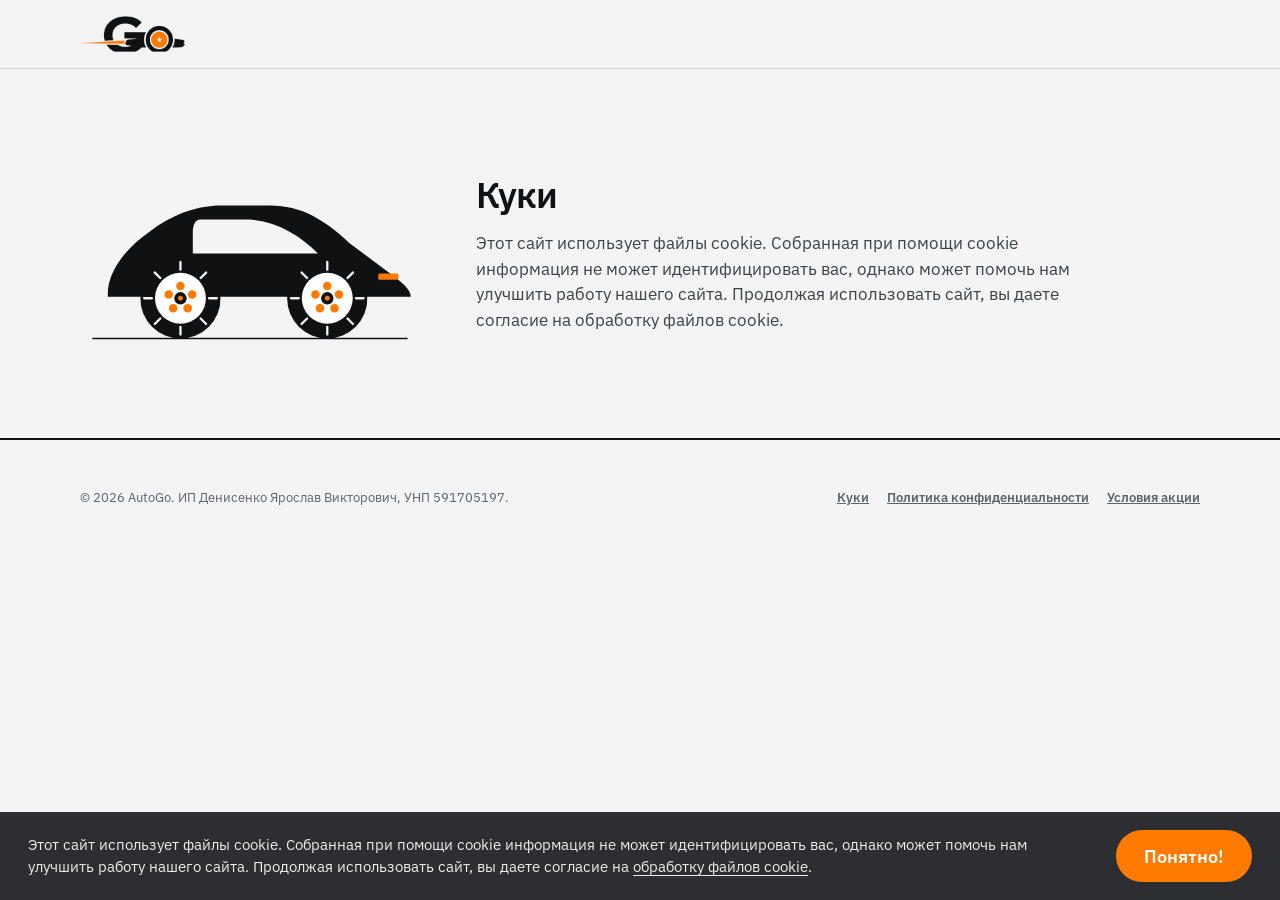
==== cookies/index.html @ ac238e0d "Add files via upload" ====
<!DOCTYPE html>
<html lang="ru">
  <head>
    <meta charset="utf-8" />
    <meta name="viewport" content="width=device-width, initial-scale=1" />
    <title>Куки — AutoGo</title>
    <meta name="description" content="Как AutoGo использует куки." />
    <meta name="robots" content="index, follow" />
    <meta name="theme-color" content="#101112" />
    <link rel="canonical" href="https://motogo.by/cookies/" />
    <link rel="icon" href="/assets/favicon.png" type="image/png" sizes="128x128" />
    <link rel="icon" href="/assets/favicon-dark.png" type="image/png" sizes="128x128" media="(prefers-color-scheme: dark)" />
    <link rel="stylesheet" href="/css/tokens.css" />
    <link rel="stylesheet" href="/css/styles.css?v=16" />
  </head>
  <body>
    <a class="skip" href="#main">К содержанию</a>
    <header class="header">
      <div class="container header__inner">
        <a class="logo" href="/" aria-label="AutoGo">
          <img class="logo__img logo__img--ink" src="/assets/logo-mark.png" alt="" width="105" height="36" />
          <img class="logo__img logo__img--light" src="/assets/logo-mark-light.png" alt="" width="105" height="36" />
        </a>
      </div>
    </header>
    <main class="section" id="main">
      <div class="container page cookie-page">
        <svg class="cookie-page__mark" viewBox="0 0 440 260" aria-hidden="true">
          <path d="M16 240h408" stroke="#101112" stroke-width="2" />
          <path
            fill="#101112"
            d="M36 182c0-22 14-52 54-80 28-22 58-32 86-34h70c40 0 70 18 102 48l56 42c16 12 24 20 24 28H36z"
          />
          <path fill="#F4F4F4" d="M156 86h62c36 2 66 20 90 44H146v-28c0-10 4-16 10-16z" />
          <rect x="386" y="156" width="26" height="8" rx="2" fill="#FF7A00" />
          <symbol id="cookie-wheel" viewBox="-52 -52 104 104">
            <circle r="52" fill="#101112" />
            <g stroke="#F4F4F4" stroke-width="3" stroke-linecap="round">
              <path d="M0 -47v10" />
              <path d="M0 -47v10" transform="rotate(45)" />
              <path d="M0 -47v10" transform="rotate(90)" />
              <path d="M0 -47v10" transform="rotate(135)" />
              <path d="M0 -47v10" transform="rotate(180)" />
              <path d="M0 -47v10" transform="rotate(225)" />
              <path d="M0 -47v10" transform="rotate(270)" />
              <path d="M0 -47v10" transform="rotate(315)" />
            </g>
            <circle r="33" fill="#fff" />
            <g fill="#FF7A00">
              <circle cy="-16" r="5.5" />
              <circle cx="15.2" cy="-4.9" r="5.5" />
              <circle cx="9.4" cy="13" r="5.5" />
              <circle cx="-9.4" cy="13" r="5.5" />
              <circle cx="-15.2" cy="-4.9" r="5.5" />
            </g>
            <circle r="8" fill="#101112" />
            <circle r="3.2" fill="#FF7A00" />
          </symbol>
          <use href="#cookie-wheel" x="78" y="136" width="104" height="104" />
          <use href="#cookie-wheel" x="268" y="136" width="104" height="104" />
        </svg>
        <div>
          <h1>Куки</h1>
          <p>
            Этот сайт использует файлы cookie. Собранная при помощи cookie информация не может
            идентифицировать вас, однако может помочь нам улучшить работу нашего сайта. Продолжая
            использовать сайт, вы даете согласие на обработку файлов cookie.
          </p>
        </div>
      </div>
    </main>
    <footer class="footer">
      <div class="container">
        <div class="footer__legal">
          <p>© <span data-year>2026</span> AutoGo. ИП Денисенко Ярослав Викторович, УНП 591705197.</p>
          <p class="footer__links">
            <a href="/cookies/">Куки</a>
            <a href="/privacy/">Политика конфиденциальности</a>
            <a href="/promo/">Условия акции</a>
          </p>
        </div>
      </div>
    </footer>
    <div class="cookie" data-cookie hidden>
      <p>
        Этот сайт использует файлы cookie. Собранная при помощи cookie информация не может
        идентифицировать вас, однако может помочь нам улучшить работу нашего сайта. Продолжая
        использовать сайт, вы даете согласие на
        <a href="/cookies/">обработку файлов cookie</a>.
      </p>
      <button class="button" type="button" data-cookie-ok>Понятно!</button>
    </div>
    <script src="/js/config.js?v=5"></script>
    <script src="/js/main.js?v=12"></script>
  </body>
</html>
---- css/tokens.css ----
/* Свотчи клиента сохранены. Подача другая: дисплейный Unbounded
   только у главного заголовка и слов «Авто» / «Мото», остальное — IBM Plex Sans. */

:root {
  --color-graphite: #101112;
  --color-block: #303234;
  --color-white: #ffffff;
  --color-gray: #a3a3a4;
  --color-accent: #ff7a00;
  --color-accent-hover: #e56e00;
  --color-canvas: #f4f4f4;
  --color-ink: #101112;
  --color-body: #3e4246;
  --color-meta: #5e6368;
  --color-line: #d5d5d2;
  --color-warning: #d64545;

  --font-sans: "IBM Plex Sans", "Segoe UI", sans-serif;
  --font-display: "Unbounded", "IBM Plex Sans", sans-serif;

  --content: 1120px;
  --header: 68px;
  --measure: 62ch;
}
---- css/styles.css ----
@import url("https://fonts.googleapis.com/css2?family=IBM+Plex+Sans:wght@400;500;600;700&family=Unbounded:wght@500;700&display=swap");

*,
*::before,
*::after {
  box-sizing: border-box;
}

html {
  scroll-behavior: smooth;
  color-scheme: light;
}

body {
  margin: 0;
  background: var(--color-canvas);
  color: var(--color-ink);
  font-family: var(--font-sans);
  font-size: 17px;
  line-height: 1.5;
  text-rendering: optimizeLegibility;
}

img {
  max-width: 100%;
  display: block;
}

button,
input,
select,
textarea {
  font: inherit;
  color: inherit;
}

a {
  color: inherit;
}

h1,
h2,
h3,
p,
ul,
ol,
figure {
  margin: 0;
}

ul,
ol {
  padding: 0;
  list-style: none;
}

::selection {
  background: #ffe2c2;
  color: var(--color-ink);
}

.skip {
  position: absolute;
  left: 16px;
  top: -48px;
  z-index: 40;
  padding: 8px 14px;
  background: var(--color-graphite);
  color: var(--color-white);
}

.skip:focus {
  top: 12px;
}

.visually-hidden {
  position: absolute;
  width: 1px;
  height: 1px;
  padding: 0;
  margin: -1px;
  overflow: hidden;
  clip: rect(0, 0, 0, 0);
  white-space: nowrap;
  border: 0;
}

.container {
  width: min(var(--content), calc(100% - 48px));
  margin-inline: auto;
}

.hero,
.section,
.footer {
  scroll-margin-top: calc(var(--header) + 8px);
}

.section {
  padding: 84px 0;
}

.section__head {
  max-width: var(--measure);
  margin-bottom: 36px;
}

.section__head p,
.lead,
.reviews p,
.faq__panel p,
.steps p,
.form__note {
  max-width: var(--measure);
  color: var(--color-body);
}

h1,
.estimate__sum {
  font-family: var(--font-display);
  font-weight: 700;
  letter-spacing: -0.045em;
  line-height: 0.94;
}

h1 {
  font-size: clamp(36px, 5.4vw, 76px);
  line-height: 0.86;
}

h2 {
  font-size: clamp(28px, 3vw, 36px);
  font-weight: 600;
  letter-spacing: -0.03em;
  line-height: 1.15;
}

.section__head h2,
.form h2 {
  margin-bottom: 10px;
}

.lead {
  margin-top: 18px;
  font-size: 18px;
}

.button {
  display: inline-flex;
  align-items: center;
  justify-content: center;
  min-height: 46px;
  padding: 0 18px;
  border: 0;
  border-radius: 999px;
  background: var(--color-accent);
  color: var(--color-white);
  font-size: 15px;
  font-weight: 600;
  text-decoration: none;
  cursor: pointer;
}

.button:hover {
  background: var(--color-accent-hover);
}

.button--block {
  width: 100%;
}

.button__short {
  display: none;
}

:focus-visible {
  outline: 2px solid var(--color-accent);
  outline-offset: 3px;
}

.header {
  position: sticky;
  top: 0;
  z-index: 20;
  background: var(--color-canvas);
  border-bottom: 1px solid var(--color-line);
}

.header.is-hero {
  background: var(--color-graphite);
  color: var(--color-white);
  border-bottom-color: transparent;
}

.header__inner {
  display: flex;
  align-items: center;
  gap: 28px;
  min-height: var(--header);
}

.logo {
  display: inline-flex;
  align-items: center;
  line-height: 0;
  text-decoration: none;
}

.logo__img {
  display: block;
  height: 36px;
  width: auto;
}

.logo__img--light {
  display: none;
}

.header.is-hero .logo__img--ink {
  display: none;
}

.header.is-hero .logo__img--light {
  display: block;
}

.logo span,
.footer__logo span {
  color: var(--color-accent);
}

.nav {
  display: flex;
  gap: 22px;
  margin-left: auto;
}

.nav a {
  font-size: 15px;
  font-weight: 500;
  text-decoration: none;
}

.nav a:hover {
  text-decoration: underline;
  text-underline-offset: 4px;
}

.nav-toggle {
  display: none;
  align-items: center;
  justify-content: center;
  width: 44px;
  height: 44px;
  padding: 0;
  border: 1px solid currentColor;
  border-radius: 999px;
  background: transparent;
  color: inherit;
  cursor: pointer;
}

.nav-toggle__icon,
.nav-toggle__icon::before,
.nav-toggle__icon::after {
  display: block;
  width: 16px;
  height: 2px;
  background: currentColor;
  border-radius: 1px;
}

.nav-toggle__icon {
  position: relative;
}

.nav-toggle__icon::before,
.nav-toggle__icon::after {
  content: "";
  position: absolute;
  left: 0;
}

.nav-toggle__icon::before {
  top: -5px;
}

.nav-toggle__icon::after {
  top: 5px;
}

.nav-toggle[aria-expanded="true"] .nav-toggle__icon {
  background: transparent;
}

.nav-toggle[aria-expanded="true"] .nav-toggle__icon::before,
.nav-toggle[aria-expanded="true"] .nav-toggle__icon::after {
  top: 0;
}

.nav-toggle[aria-expanded="true"] .nav-toggle__icon::before {
  transform: rotate(45deg);
}

.nav-toggle[aria-expanded="true"] .nav-toggle__icon::after {
  transform: rotate(-45deg);
}

.hero {
  background: var(--color-graphite);
  color: var(--color-white);
  padding: 28px 0 0;
}

.hero h1 {
  color: var(--color-white);
}

.hero h1 {
  font-size: clamp(42px, 5.6vw, 72px);
  line-height: 0.84;
}

.hero .lead {
  color: var(--color-gray);
  max-width: 34em;
}

.hero__grid {
  display: grid;
  grid-template-columns: minmax(260px, 0.78fr) minmax(0, 1.22fr);
  gap: 40px;
  align-items: stretch;
}

.hero__copy {
  min-width: 0;
}

.portrait {
  position: relative;
  display: flex;
  width: 100%;
  min-height: 520px;
  overflow: hidden;
  background: var(--color-block);
}

.portrait img {
  position: absolute;
  inset: 0;
  width: 100%;
  height: 100%;
  object-fit: cover;
  object-position: center 18%;
}

.portrait figcaption {
  position: absolute;
  inset: 0;
  z-index: 1;
  display: flex;
  flex-direction: column;
  justify-content: space-between;
  padding: 22px 22px 24px;
  color: var(--color-white);
  pointer-events: none;
}

.portrait__kicker {
  align-self: flex-start;
  max-width: 12em;
  margin: 0;
  padding-right: 16px;
  color: var(--color-accent);
  font-size: 14px;
  font-weight: 600;
  background: linear-gradient(90deg, rgba(16, 17, 18, 0.55), transparent);
}

.portrait__id {
  align-self: flex-start;
  max-width: min(16rem, 62%);
  margin-right: auto;
  padding: 10px 36px 4px 0;
  background: linear-gradient(90deg, rgba(16, 17, 18, 0.78) 0%, rgba(16, 17, 18, 0.35) 70%, transparent);
}

.portrait__name {
  margin: 0 0 6px;
  font-family: var(--font-display);
  font-size: clamp(28px, 2.4vw, 40px);
  font-weight: 700;
  letter-spacing: -0.05em;
  line-height: 0.9;
}

.portrait__bio {
  margin: 0;
  max-width: 36ch;
  color: var(--color-gray);
  font-size: 14px;
  line-height: 1.35;
}

.reel {
  margin-top: 28px;
}

.reel__track {
  display: flex;
  gap: 12px;
  overflow-x: auto;
  scroll-snap-type: x mandatory;
  scrollbar-width: none;
  -webkit-overflow-scrolling: touch;
}

.reel__track::-webkit-scrollbar {
  display: none;
}

.reel__track.is-dragging {
  scroll-snap-type: none;
  cursor: grabbing;
}

.video {
  position: relative;
  flex: 0 0 84%;
  scroll-snap-align: start;
  overflow: hidden;
  aspect-ratio: 16 / 9;
  background: var(--color-block);
  border-radius: 14px;
}

.video img,
.video iframe {
  position: absolute;
  inset: 0;
  width: 100%;
  height: 100%;
  border: 0;
  object-fit: cover;
}

.video__play {
  position: absolute;
  inset: 0;
  border: 0;
  background: transparent;
  cursor: pointer;
}

.video__play::before {
  content: "";
  position: absolute;
  inset: 0;
  width: 72px;
  height: 72px;
  margin: auto;
  border: 3px solid var(--color-accent);
  border-radius: 50%;
  background: var(--color-white);
}

.video__play::after {
  content: "";
  position: absolute;
  top: 50%;
  left: 50%;
  transform: translate(-35%, -50%);
  border-top: 9px solid transparent;
  border-bottom: 9px solid transparent;
  border-left: 14px solid var(--color-graphite);
}

.video__label,
.video__caption {
  position: absolute;
  z-index: 1;
  pointer-events: none;
}

.video__label {
  top: 14px;
  left: 16px;
  color: var(--color-gray);
  font-size: 14px;
  font-weight: 600;
}

.video__caption {
  right: 16px;
  bottom: 14px;
  left: 16px;
  color: var(--color-white);
  font-size: 15px;
  font-weight: 600;
  display: -webkit-box;
  -webkit-line-clamp: 2;
  -webkit-box-orient: vertical;
  overflow: hidden;
}

.hero__bottom {
  margin-top: 28px;
}

.phrases {
  display: grid;
  grid-template-columns: 1fr 1fr;
  border-top: 1px solid #3a3c3e;
}

.hero .phrases strong {
  color: var(--color-white);
}

.hero .phrases li span {
  color: var(--color-gray);
}

.phrases li {
  padding: 14px 18px 14px 0;
  border-bottom: 1px solid #3a3c3e;
}

.phrases li:nth-child(odd) {
  padding-right: 20px;
  border-right: 1px solid #3a3c3e;
}

.hero__sheet {
  margin-top: 56px;
  padding: 28px 0 12px;
  border-top: 12px solid var(--color-accent);
  background: var(--color-canvas);
  color: var(--color-ink);
}

.hero__sheet .form {
  margin-top: 0;
  border-top: 0;
  padding-top: 0;
}

.phrases li:nth-child(even) {
  padding-left: 20px;
}

.phrases strong {
  display: block;
  margin-bottom: 2px;
  font-size: 15px;
}

.phrases li span {
  color: var(--color-body);
  font-size: 14px;
}

.form {
  display: grid;
  margin-top: 28px;
  padding-top: 20px;
  border-top: 4px solid var(--color-accent);
}

.form__body,
.form__thanks {
  grid-area: 1 / 1;
}

.form__body {
  display: grid;
  gap: 14px;
  align-content: start;
}

.form.is-sent .form__body {
  visibility: hidden;
}

.form h2 {
  font-size: 22px;
}

.form__row {
  display: grid;
  grid-template-columns: 1fr 1fr;
  gap: 12px;
}

.field {
  display: flex;
  flex-direction: column;
  gap: 6px;
}

.field span {
  font-size: 13px;
  font-weight: 600;
}

.field input,
.field select,
.field textarea {
  width: 100%;
  min-height: 46px;
  padding: 10px 12px;
  border: 1px solid var(--color-line);
  border-radius: 0;
  background: var(--color-white);
}

.field textarea {
  min-height: 88px;
  resize: vertical;
}

.choice {
  display: grid;
  grid-template-columns: 1fr 1fr;
  gap: 8px;
}

.choice__item {
  position: relative;
  display: flex;
  align-items: center;
  justify-content: center;
  min-height: 46px;
  padding: 8px 10px;
  border: 1px solid var(--color-line);
  background: var(--color-white);
  font-size: 15px;
  font-weight: 600;
  text-align: center;
  cursor: pointer;
}

.choice__item input {
  position: absolute;
  width: 1px;
  height: 1px;
  margin: 0;
  opacity: 0;
}

.choice__item:has(input:checked) {
  border-color: var(--color-graphite);
  background: var(--color-graphite);
  color: var(--color-white);
  box-shadow: inset 4px 0 0 var(--color-accent);
}

.choice__item:has(input:focus-visible) {
  outline: 2px solid var(--color-accent);
  outline-offset: 3px;
}

.form__status:empty {
  display: none;
}

.form__status {
  margin: 0;
  padding-left: 12px;
  font-size: 15px;
  line-height: 1.4;
  white-space: pre-line;
}

.form__status[data-state="ok"] {
  border-left: 3px solid var(--color-accent);
  color: var(--color-ink);
}

.form__status[data-state="error"] {
  border-left: 3px solid var(--color-warning);
  color: #8e1f1f;
}

.form__thanks {
  display: flex;
  flex-direction: column;
  justify-content: center;
  align-items: flex-start;
  gap: 16px;
  height: 100%;
  padding: 36px 40px;
  background: var(--color-graphite);
  color: var(--color-white);
  box-shadow: inset 8px 0 0 var(--color-accent);
}

.form__thanks[hidden] {
  display: none !important;
}

.form .form__thanks h2 {
  max-width: 10ch;
  margin: 0;
  color: var(--color-white);
  font-family: var(--font-display);
  font-size: clamp(36px, 4vw, 56px);
  font-weight: 700;
  letter-spacing: -0.045em;
  line-height: 0.9;
}

.form__thanks p {
  max-width: 32ch;
  margin: 0;
  color: var(--color-gray);
  font-size: 17px;
  line-height: 1.45;
}

.form__again {
  margin-top: 8px;
  min-height: 46px;
  padding: 0 18px;
  border: 1px solid var(--color-white);
  border-radius: 999px;
  background: transparent;
  color: var(--color-white);
  font: inherit;
  font-size: 15px;
  font-weight: 600;
  cursor: pointer;
}

.form__again:hover {
  background: var(--color-white);
  color: var(--color-ink);
}

.steps {
  display: grid;
  grid-template-columns: repeat(3, 1fr);
  gap: 42px 36px;
}

.steps__item {
  position: relative;
  padding-top: 14px;
  border-top: 2px solid var(--color-graphite);
}

.steps__index {
  display: block;
  margin-bottom: 12px;
  font-family: var(--font-display);
  font-size: clamp(36px, 4vw, 56px);
  font-weight: 700;
  letter-spacing: -0.05em;
  line-height: 0.85;
}

.steps__item h3 {
  margin-bottom: 6px;
  font-size: 20px;
  font-weight: 600;
  letter-spacing: -0.02em;
}

.steps__item:nth-child(1)::after,
.steps__item:nth-child(2)::after,
.steps__item:nth-child(4)::after,
.steps__item:nth-child(5)::after {
  content: "";
  position: absolute;
  top: 36px;
  right: -24px;
  width: 8px;
  height: 8px;
  border-top: 2px solid var(--color-accent);
  border-right: 2px solid var(--color-accent);
  transform: rotate(45deg);
}

.estimate {
  display: grid;
  grid-template-columns: auto minmax(0, 1fr);
  gap: 20px 48px;
  align-items: end;
  background: var(--color-graphite);
  color: var(--color-white);
  border-radius: 18px;
  padding: 32px 36px 28px;
}

.estimate__price {
  display: flex;
  flex-direction: column;
  align-items: flex-start;
  gap: 14px;
}

.estimate__label {
  margin: 0;
  color: var(--color-white);
  font-family: var(--font-display);
  font-size: clamp(16px, 1.6vw, 20px);
  font-weight: 500;
  letter-spacing: -0.03em;
  line-height: 1.1;
}

.estimate__sum {
  margin: 0;
  color: var(--color-accent);
  font-size: clamp(72px, 8vw, 112px);
  line-height: 0.78;
  white-space: nowrap;
}

.estimate__sum span {
  font-size: 0.34em;
  letter-spacing: -0.03em;
}

.estimate__title {
  margin: 0 0 12px;
  max-width: 16em;
  font-size: clamp(22px, 2.4vw, 32px);
  font-weight: 600;
  letter-spacing: -0.03em;
  line-height: 1.15;
}

.estimate__note {
  margin: 0;
  max-width: 36em;
  color: var(--color-gray);
  font-size: 14px;
  line-height: 1.45;
}

.reviews {
  display: grid;
  grid-template-columns: repeat(3, 1fr);
}

.reviews article {
  padding-right: 28px;
}

.reviews article + article {
  padding-left: 28px;
  border-left: 1px solid var(--color-line);
}

.reviews h3 {
  margin-bottom: 8px;
  font-size: 22px;
  font-weight: 600;
  letter-spacing: -0.02em;
}

.press__logo {
  width: 32px;
  height: 32px;
  border-radius: 8px;
  object-fit: cover;
  display: block;
}

.press__lead {
  display: flex;
  gap: 16px;
  align-items: flex-start;
  background: var(--color-graphite);
  color: var(--color-white);
  border-radius: 18px;
  padding: 28px 32px 26px;
}

.press__lead .press__source {
  margin: 0 0 10px;
  color: var(--color-accent);
  font-weight: 600;
}

.press__lead h3 {
  margin: 0 0 10px;
  font-size: clamp(28px, 3.2vw, 44px);
  font-weight: 600;
  letter-spacing: -0.03em;
  line-height: 1.1;
}

.press__lead p:last-child {
  margin: 0;
  max-width: 36em;
  color: var(--color-gray);
}

.press__list {
  margin-top: 8px;
}

.press__list a {
  display: grid;
  grid-template-columns: 32px 11rem 1fr;
  gap: 8px 20px;
  align-items: start;
  padding: 22px 0;
  border-bottom: 1px solid var(--color-line);
  color: inherit;
  text-decoration: none;
}

.press__list a:hover h3 {
  text-decoration: underline;
  text-underline-offset: 3px;
}

.press__meta {
  display: flex;
  flex-direction: column;
  gap: 4px;
  padding-top: 3px;
}

.press__list .press__source {
  font-weight: 600;
}

.press__list time {
  color: var(--color-meta);
  font-size: 14px;
}

.press__list h3 {
  margin: 0;
  max-width: 62ch;
  font-size: 20px;
  font-weight: 600;
  letter-spacing: -0.02em;
  line-height: 1.3;
}

.faq {
  max-width: 760px;
  border-top: 1px solid var(--color-line);
}

.faq__item {
  border-bottom: 1px solid var(--color-line);
}

.faq__heading {
  font-size: inherit;
  font-weight: inherit;
}

.faq__button {
  display: flex;
  align-items: center;
  justify-content: space-between;
  gap: 16px;
  width: 100%;
  padding: 18px 0;
  border: 0;
  background: transparent;
  text-align: left;
  font-size: 18px;
  font-weight: 600;
  cursor: pointer;
}

.faq__icon {
  position: relative;
  flex: 0 0 auto;
  width: 14px;
  height: 14px;
}

.faq__icon::before,
.faq__icon::after {
  content: "";
  position: absolute;
  background: var(--color-ink);
}

.faq__icon::before {
  top: 6px;
  left: 0;
  width: 14px;
  height: 2px;
}

.faq__icon::after {
  top: 0;
  left: 6px;
  width: 2px;
  height: 14px;
}

.faq__button[aria-expanded="true"] .faq__icon::after {
  display: none;
}

.faq__panel {
  padding: 0 0 18px;
}

.footer {
  padding: 48px 0 28px;
  border-top: 2px solid var(--color-graphite);
}

.footer__grid {
  display: grid;
  grid-template-columns: minmax(0, 1fr) minmax(280px, 360px);
  gap: 40px 72px;
  align-items: start;
}

.footer__identity {
  display: flex;
  flex-direction: column;
  gap: 40px;
  min-width: 0;
}

.footer__aside {
  display: flex;
  align-items: flex-end;
  justify-content: flex-start;
  gap: 28px 64px;
}

.footer__label {
  margin-bottom: 10px;
  color: var(--color-meta);
  font-size: 14px;
  font-weight: 600;
}

.footer__logo {
  margin: 0 0 6px;
  font-size: 28px;
  font-weight: 700;
  letter-spacing: -0.045em;
  line-height: 1;
}

.footer .form {
  margin-top: 0;
  padding-top: 0;
  border-top: 0;
}

.contacts__name {
  margin: 0;
  font-size: clamp(28px, 3.4vw, 40px);
  font-weight: 600;
  letter-spacing: -0.035em;
  line-height: 1.05;
}

.contacts__meta {
  display: flex;
  flex-wrap: wrap;
  gap: 6px 16px;
  margin: 12px 0 0;
  color: var(--color-meta);
  font-size: 14px;
}

.contacts__line {
  margin: 16px 0 0;
}

.contacts a {
  font-weight: 600;
}

.contacts__label {
  display: block;
  color: var(--color-meta);
  font-size: 13px;
}

.socials__list {
  display: grid;
  gap: 2px;
}

.socials__list li {
  display: flex;
  align-items: center;
  min-height: 44px;
}

.socials__list a,
.socials__list li {
  font-size: clamp(20px, 2vw, 26px);
  font-weight: 600;
  letter-spacing: -0.03em;
  line-height: 1.15;
}

.socials__list a {
  display: inline-flex;
  align-items: center;
  min-height: 44px;
  color: inherit;
  text-decoration: none;
}

.socials__list a:hover {
  color: var(--color-accent);
}

.footer__legal {
  display: flex;
  align-items: baseline;
  justify-content: space-between;
  gap: 12px 28px;
  color: var(--color-meta);
  font-size: 13px;
}

.footer__grid + .container .footer__legal {
  margin-top: 36px;
  padding-top: 18px;
  border-top: 1px solid var(--color-line);
}

.footer__legal p {
  max-width: 62ch;
}

.footer__links {
  display: flex;
  flex-wrap: wrap;
  gap: 8px 18px;
  flex-shrink: 0;
}

.footer__links a {
  color: inherit;
  font-weight: 600;
}

body:has(.cookie:not([hidden])) {
  padding-bottom: 108px;
}

.cookie-page {
  display: grid;
  grid-template-columns: minmax(200px, 340px) minmax(0, 1fr);
  gap: 28px 56px;
  align-items: center;
}

.cookie-page__mark {
  width: 100%;
  height: auto;
}

.page h1 {
  margin-bottom: 16px;
  font-family: var(--font-sans);
  font-size: clamp(28px, 3vw, 36px);
  font-weight: 600;
  letter-spacing: -0.03em;
  line-height: 1.15;
}

.page p {
  max-width: var(--measure);
  color: var(--color-body);
}

.cookie {
  position: fixed;
  z-index: 30;
  right: 0;
  bottom: 0;
  left: 0;
  display: flex;
  align-items: center;
  gap: 28px;
  padding: 18px 28px;
  background: #2c2e32;
  color: #ececec;
}

.cookie[hidden] {
  display: none !important;
}

.promo {
  position: fixed;
  z-index: 25;
  inset: 0;
  display: grid;
  place-items: center;
  padding: 24px 16px 128px;
  background: rgba(16, 17, 18, 0.46);
}

.promo[hidden] {
  display: none !important;
}

.promo__sheet {
  position: relative;
  display: grid;
  grid-template-columns: minmax(240px, 42%) minmax(0, 1fr);
  width: min(920px, 100%);
  max-height: min(560px, calc(100vh - 150px));
  overflow: hidden;
  background: var(--color-white);
  color: var(--color-ink);
}

.promo__photo {
  display: block;
  width: 100%;
  height: 100%;
  min-height: 480px;
  object-fit: cover;
  object-position: 28% center;
}

.promo__copy {
  position: relative;
  overflow: auto;
  padding: 52px 32px 28px;
}

.promo__close {
  position: absolute;
  z-index: 1;
  top: 18px;
  right: 24px;
  padding: 0;
  border: 0;
  background: transparent;
  color: var(--color-meta);
  font: inherit;
  font-size: 15px;
  font-weight: 600;
  cursor: pointer;
}

.promo__sheet h2 {
  max-width: 12ch;
  margin: 0 0 18px;
  color: var(--color-ink);
  font-family: var(--font-display);
  font-size: clamp(30px, 3.4vw, 44px);
  font-weight: 700;
  letter-spacing: -0.045em;
  line-height: 0.9;
}

.promo__sheet p {
  max-width: 36ch;
  margin: 0 0 12px;
  color: var(--color-body);
  font-size: 15px;
  line-height: 1.45;
}

.promo__sheet .promo__lead {
  color: var(--color-ink);
  font-size: 18px;
  font-weight: 600;
  letter-spacing: -0.02em;
  line-height: 1.3;
}

.promo__actions {
  display: flex;
  flex-wrap: wrap;
  align-items: center;
  gap: 14px 22px;
  margin-top: 22px;
}

.promo__actions a:not(.button) {
  color: var(--color-ink);
  font-weight: 600;
  text-underline-offset: 3px;
}

.promo-pin {
  position: fixed;
  z-index: 28;
  right: 20px;
  bottom: 20px;
  width: 68px;
  height: 68px;
  padding: 0;
  border: 3px solid var(--color-accent);
  border-radius: 50%;
  background: var(--color-graphite);
  color: var(--color-white);
  font: inherit;
  font-size: 13px;
  font-weight: 600;
  letter-spacing: -0.02em;
  line-height: 1.1;
  cursor: pointer;
  box-shadow: 0 0 0 0 rgba(255, 122, 0, 0.55);
  animation: promo-glow 1.8s ease-out infinite;
}

.promo-pin::before,
.promo-pin::after {
  content: "";
  position: absolute;
  z-index: -1;
  inset: -3px;
  border: 3px solid var(--color-accent);
  border-radius: 50%;
  animation: promo-ping 1.8s ease-out infinite;
}

.promo-pin::after {
  animation-delay: 0.9s;
}

@keyframes promo-ping {
  0% {
    transform: scale(1);
    opacity: 0.9;
  }

  70%,
  100% {
    transform: scale(1.85);
    opacity: 0;
  }
}

@keyframes promo-glow {
  0%,
  100% {
    box-shadow: 0 0 0 0 rgba(255, 122, 0, 0.45);
  }

  50% {
    box-shadow: 0 0 0 10px rgba(255, 122, 0, 0);
  }
}

.promo-pin[hidden] {
  display: none !important;
}

.promo-pin:hover {
  background: var(--color-block);
}

body:has(.cookie:not([hidden])) .promo-pin {
  bottom: 124px;
}

@media (max-width: 720px) {
  .promo__sheet {
    grid-template-columns: 1fr;
    max-height: calc(100vh - 120px);
    overflow: auto;
  }

  .promo__photo {
    height: 210px;
    min-height: 0;
  }

  .promo__copy {
    padding: 48px 20px 22px;
  }

  .promo__sheet h2 {
    max-width: 14ch;
  }
}

.terms {
  max-width: var(--measure);
  margin: 8px 0 0;
  padding: 0;
  list-style: none;
  counter-reset: term;
}

.terms li {
  padding: 20px 0;
  border-top: 1px solid var(--color-line);
  counter-increment: term;
}

.terms h2 {
  margin: 0 0 8px;
  font-size: 18px;
  font-weight: 600;
  letter-spacing: -0.02em;
  line-height: 1.3;
}

.terms h2::before {
  content: counter(term) ". ";
}

.terms p {
  margin: 0;
}

.cookie p {
  flex: 1;
  margin: 0;
  font-size: 15px;
  line-height: 1.45;
}

.cookie a {
  color: inherit;
  text-underline-offset: 3px;
}

.cookie .button {
  flex-shrink: 0;
  min-height: 52px;
  padding: 0 28px;
  font-size: 18px;
}

.figure {
  color: var(--color-accent);
  font-weight: 700;
  font-variant-numeric: tabular-nums;
  letter-spacing: -0.03em;
}

@media (min-width: 981px) {
  .hero__grid.container {
    width: 100%;
    padding-left: 0;
    padding-right: max(28px, calc((100vw - var(--content)) / 2));
    grid-template-columns: minmax(240px, 32vw) minmax(0, 1fr);
  }

  .header.is-hero .nav.is-open,
  .header.is-hero .nav {
    background: transparent;
  }

  .hero h1 {
    width: calc(100% + max(0px, (100vw - var(--content)) / 2 - 36px));
    max-width: none;
  }
}

@media (max-width: 980px) {
  .nav-toggle {
    display: inline-flex;
  }

  .header__cta {
    margin-left: auto;
  }

  .header__cta .button__full {
    display: none;
  }

  .header__cta .button__short {
    display: inline;
  }

  .nav {
    display: none;
    position: absolute;
    top: var(--header);
    right: 0;
    left: 0;
    flex-direction: column;
    gap: 0;
    margin: 0;
    padding: 8px 24px 16px;
    background: var(--color-canvas);
    color: var(--color-ink);
    border-bottom: 1px solid var(--color-line);
  }

  .header.is-hero .nav {
    background: var(--color-graphite);
    color: var(--color-white);
    border-bottom-color: #3a3c3e;
  }

  .nav.is-open {
    display: flex;
  }

  .nav a {
    padding: 12px 0;
  }

  .hero__grid,
  .reviews,
  .footer__grid,
  .steps,
  .phrases,
  .form__row {
    grid-template-columns: 1fr;
  }

  .footer__grid {
    gap: 36px;
  }

  .phrases li:nth-child(odd),
  .phrases li:nth-child(even) {
    padding-right: 0;
    padding-left: 0;
    border-right: 0;
  }

  .reviews article + article {
    padding-left: 0;
    border-left: 0;
    padding-top: 28px;
    border-top: 1px solid var(--color-line);
  }

  .reviews article {
    padding-right: 0;
  }

  .portrait {
    aspect-ratio: 4 / 3;
    min-height: 0;
  }

  .hero h1 {
    font-size: clamp(32px, 8.4vw, 52px);
    width: auto;
    max-width: 100%;
  }

  .steps__item::after {
    display: none;
  }

  .press__list a {
    grid-template-columns: 32px 1fr;
    gap: 4px 12px;
  }

  .press__list .press__logo {
    grid-row: 1 / span 2;
  }

  .press__list h3 {
    grid-column: 2;
  }
}

@media (max-width: 640px) {
  .container {
    width: min(var(--content), calc(100% - 32px));
  }

  .section {
    padding: 56px 0;
  }

  .estimate {
    grid-template-columns: 1fr;
    gap: 18px;
    padding: 24px 20px 22px;
    border-radius: 14px;
  }

  .form__thanks {
    padding: 28px 22px;
  }

  .cookie {
    flex-direction: column;
    align-items: stretch;
    gap: 14px;
    padding: 16px;
  }

  .cookie .button {
    align-self: flex-end;
  }

  .hero {
    padding-top: 16px;
  }

  .logo__img {
    height: 28px;
  }

  .footer {
    padding: 36px 0 24px;
  }

  .footer__identity {
    gap: 28px;
  }

  .footer__aside {
    align-items: flex-start;
    flex-direction: column;
    gap: 22px;
  }

  .contacts__name {
    font-size: clamp(26px, 8vw, 32px);
  }

  .footer__logo {
    margin-bottom: 0;
    font-size: 26px;
  }

  .footer .form {
    max-width: none;
  }

  .footer__legal {
    flex-direction: column;
    align-items: flex-start;
  }

  .footer__links a {
    display: inline-flex;
    align-items: center;
    min-height: 44px;
  }

  .cookie-page {
    grid-template-columns: 1fr;
    gap: 8px;
  }

  .cookie-page__mark {
    max-width: 280px;
  }

  body:has(.cookie:not([hidden])) {
    padding-bottom: 240px;
  }

  body:has(.cookie:not([hidden])) .promo-pin {
    bottom: 228px;
  }
}

@media (prefers-reduced-motion: no-preference) {
  .hero h1 {
    animation: rise 0.7s ease both;
  }
}

@keyframes rise {
  from {
    opacity: 0;
    transform: translateY(14px);
  }

  to {
    opacity: 1;
    transform: none;
  }
}

@media (prefers-reduced-motion: reduce) {
  html {
    scroll-behavior: auto;
  }

  *,
  *::before,
  *::after {
    animation: none !important;
    transition: none !important;
  }
}
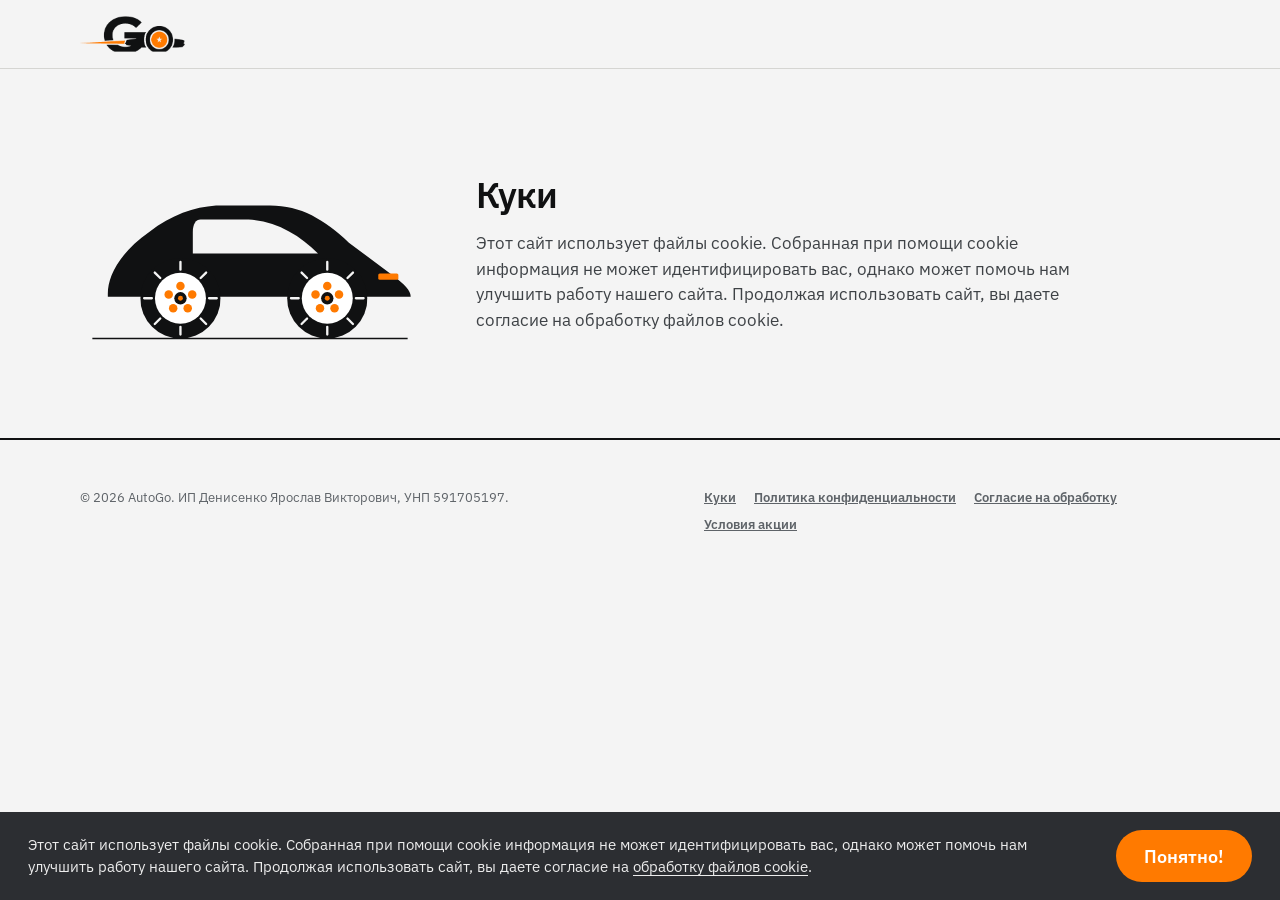
==== commit 7f3af386: "Add files via upload" ====
--- a/cookies/index.html
+++ b/cookies/index.html
@@ -7,19 +7,19 @@
     <meta name="description" content="Как AutoGo использует куки." />
     <meta name="robots" content="index, follow" />
     <meta name="theme-color" content="#101112" />
-    <link rel="canonical" href="https://motogo.by/cookies/" />
-    <link rel="icon" href="/assets/favicon.png" type="image/png" sizes="128x128" />
-    <link rel="icon" href="/assets/favicon-dark.png" type="image/png" sizes="128x128" media="(prefers-color-scheme: dark)" />
-    <link rel="stylesheet" href="/css/tokens.css" />
-    <link rel="stylesheet" href="/css/styles.css?v=16" />
+    <link rel="canonical" href="https://autogo.by/cookies/" />
+    <link rel="icon" href="../assets/favicon.png" type="image/png" sizes="128x128" />
+    <link rel="icon" href="../assets/favicon-dark.png" type="image/png" sizes="128x128" media="(prefers-color-scheme: dark)" />
+    <link rel="stylesheet" href="../css/tokens.css" />
+    <link rel="stylesheet" href="../css/styles.css?v=16" />
   </head>
   <body>
     <a class="skip" href="#main">К содержанию</a>
     <header class="header">
       <div class="container header__inner">
-        <a class="logo" href="/" aria-label="AutoGo">
-          <img class="logo__img logo__img--ink" src="/assets/logo-mark.png" alt="" width="105" height="36" />
-          <img class="logo__img logo__img--light" src="/assets/logo-mark-light.png" alt="" width="105" height="36" />
+        <a class="logo" href="../" aria-label="AutoGo">
+          <img class="logo__img logo__img--ink" src="../assets/logo-mark.png" alt="" width="105" height="36" />
+          <img class="logo__img logo__img--light" src="../assets/logo-mark-light.png" alt="" width="105" height="36" />
         </a>
       </div>
     </header>
@@ -74,9 +74,10 @@
         <div class="footer__legal">
           <p>© <span data-year>2026</span> AutoGo. ИП Денисенко Ярослав Викторович, УНП 591705197.</p>
           <p class="footer__links">
-            <a href="/cookies/">Куки</a>
-            <a href="/privacy/">Политика конфиденциальности</a>
-            <a href="/promo/">Условия акции</a>
+            <a href="../cookies/">Куки</a>
+            <a href="../privacy/">Политика конфиденциальности</a>
+            <a href="../consent/">Согласие на обработку</a>
+            <a href="../promo/">Условия акции</a>
           </p>
         </div>
       </div>
@@ -86,11 +87,11 @@
         Этот сайт использует файлы cookie. Собранная при помощи cookie информация не может
         идентифицировать вас, однако может помочь нам улучшить работу нашего сайта. Продолжая
         использовать сайт, вы даете согласие на
-        <a href="/cookies/">обработку файлов cookie</a>.
+        <a href="../cookies/">обработку файлов cookie</a>.
       </p>
       <button class="button" type="button" data-cookie-ok>Понятно!</button>
     </div>
-    <script src="/js/config.js?v=5"></script>
-    <script src="/js/main.js?v=12"></script>
+    <script src="../js/config.js?v=5"></script>
+    <script src="../js/main.js?v=12"></script>
   </body>
 </html>
--- a/css/styles.css
+++ b/css/styles.css
@@ -585,6 +585,10 @@
 
 .form h2 {
   font-size: 22px;
+}
+
+.hero__sheet .form h2 {
+  font-size: clamp(28px, 3vw, 36px);
 }
 
 .form__row {
@@ -1058,10 +1062,10 @@
 
 .contacts__name {
   margin: 0;
-  font-size: clamp(28px, 3.4vw, 40px);
-  font-weight: 600;
-  letter-spacing: -0.035em;
-  line-height: 1.05;
+  font-size: 18px;
+  font-weight: 600;
+  letter-spacing: -0.02em;
+  line-height: 1.25;
 }
 
 .contacts__meta {
@@ -1089,18 +1093,19 @@
 
 .socials__list {
   display: grid;
-  gap: 2px;
+  gap: 4px;
 }
 
 .socials__list li {
   display: flex;
   align-items: center;
-  min-height: 44px;
+  gap: 12px;
+  min-height: 40px;
 }
 
 .socials__list a,
 .socials__list li {
-  font-size: clamp(20px, 2vw, 26px);
+  font-size: 22px;
   font-weight: 600;
   letter-spacing: -0.03em;
   line-height: 1.15;
@@ -1109,9 +1114,16 @@
 .socials__list a {
   display: inline-flex;
   align-items: center;
-  min-height: 44px;
+  gap: 12px;
+  min-height: 40px;
   color: inherit;
   text-decoration: none;
+}
+
+.socials__mark {
+  width: 28px;
+  height: 28px;
+  flex: none;
 }
 
 .socials__list a:hover {
@@ -1177,6 +1189,78 @@
 .page p {
   max-width: var(--measure);
   color: var(--color-body);
+}
+
+.policy {
+  max-width: 72ch;
+}
+
+.policy__who {
+  margin: 0 0 28px;
+  color: var(--color-ink);
+  font-size: 18px;
+  font-weight: 600;
+  letter-spacing: -0.02em;
+}
+
+.policy h2 {
+  margin: 40px 0 14px;
+  font-size: 22px;
+  font-weight: 600;
+  letter-spacing: -0.03em;
+  line-height: 1.25;
+}
+
+.policy p,
+.policy li {
+  color: var(--color-body);
+  line-height: 1.5;
+}
+
+.policy p {
+  max-width: none;
+  margin: 0 0 14px;
+}
+
+.policy ul,
+.policy ol {
+  margin: 0 0 16px;
+  padding-left: 1.35em;
+}
+
+.policy ul {
+  list-style: disc;
+}
+
+.policy ol {
+  list-style: decimal;
+}
+
+.policy li + li {
+  margin-top: 8px;
+}
+
+.policy ol {
+  margin: 0;
+  padding-left: 1.3em;
+}
+
+.policy ol > li {
+  margin-top: 18px;
+}
+
+.policy ol > li > p {
+  margin: 0 0 10px;
+}
+
+.form__consent {
+  margin: 0;
+  font-size: 14px;
+  line-height: 1.45;
+}
+
+.form__consent a {
+  color: var(--color-ink);
 }
 
 .cookie {
@@ -1216,10 +1300,14 @@
   display: grid;
   grid-template-columns: minmax(240px, 42%) minmax(0, 1fr);
   width: min(920px, 100%);
-  max-height: min(560px, calc(100vh - 150px));
+  max-height: min(640px, calc(100vh - 120px));
   overflow: hidden;
   background: var(--color-white);
   color: var(--color-ink);
+}
+
+.promo__sheet:focus {
+  outline: none;
 }
 
 .promo__photo {
@@ -1253,14 +1341,15 @@
 }
 
 .promo__sheet h2 {
-  max-width: 12ch;
-  margin: 0 0 18px;
+  max-width: 14ch;
+  margin: 0 0 16px;
+  padding-right: 64px;
   color: var(--color-ink);
   font-family: var(--font-display);
-  font-size: clamp(30px, 3.4vw, 44px);
+  font-size: clamp(28px, 3vw, 40px);
   font-weight: 700;
   letter-spacing: -0.045em;
-  line-height: 0.9;
+  line-height: 0.92;
 }
 
 .promo__sheet p {
@@ -1374,16 +1463,26 @@
   }
 
   .promo__photo {
-    height: 210px;
+    height: 150px;
     min-height: 0;
   }
 
   .promo__copy {
-    padding: 48px 20px 22px;
+    padding: 44px 20px 18px;
   }
 
   .promo__sheet h2 {
-    max-width: 14ch;
+    max-width: 16ch;
+    margin-bottom: 10px;
+    padding-right: 72px;
+  }
+
+  .promo__sheet p {
+    margin-bottom: 8px;
+  }
+
+  .promo__actions {
+    margin-top: 14px;
   }
 }
 
@@ -1621,10 +1720,6 @@
     gap: 22px;
   }
 
-  .contacts__name {
-    font-size: clamp(26px, 8vw, 32px);
-  }
-
   .footer__logo {
     margin-bottom: 0;
     font-size: 26px;
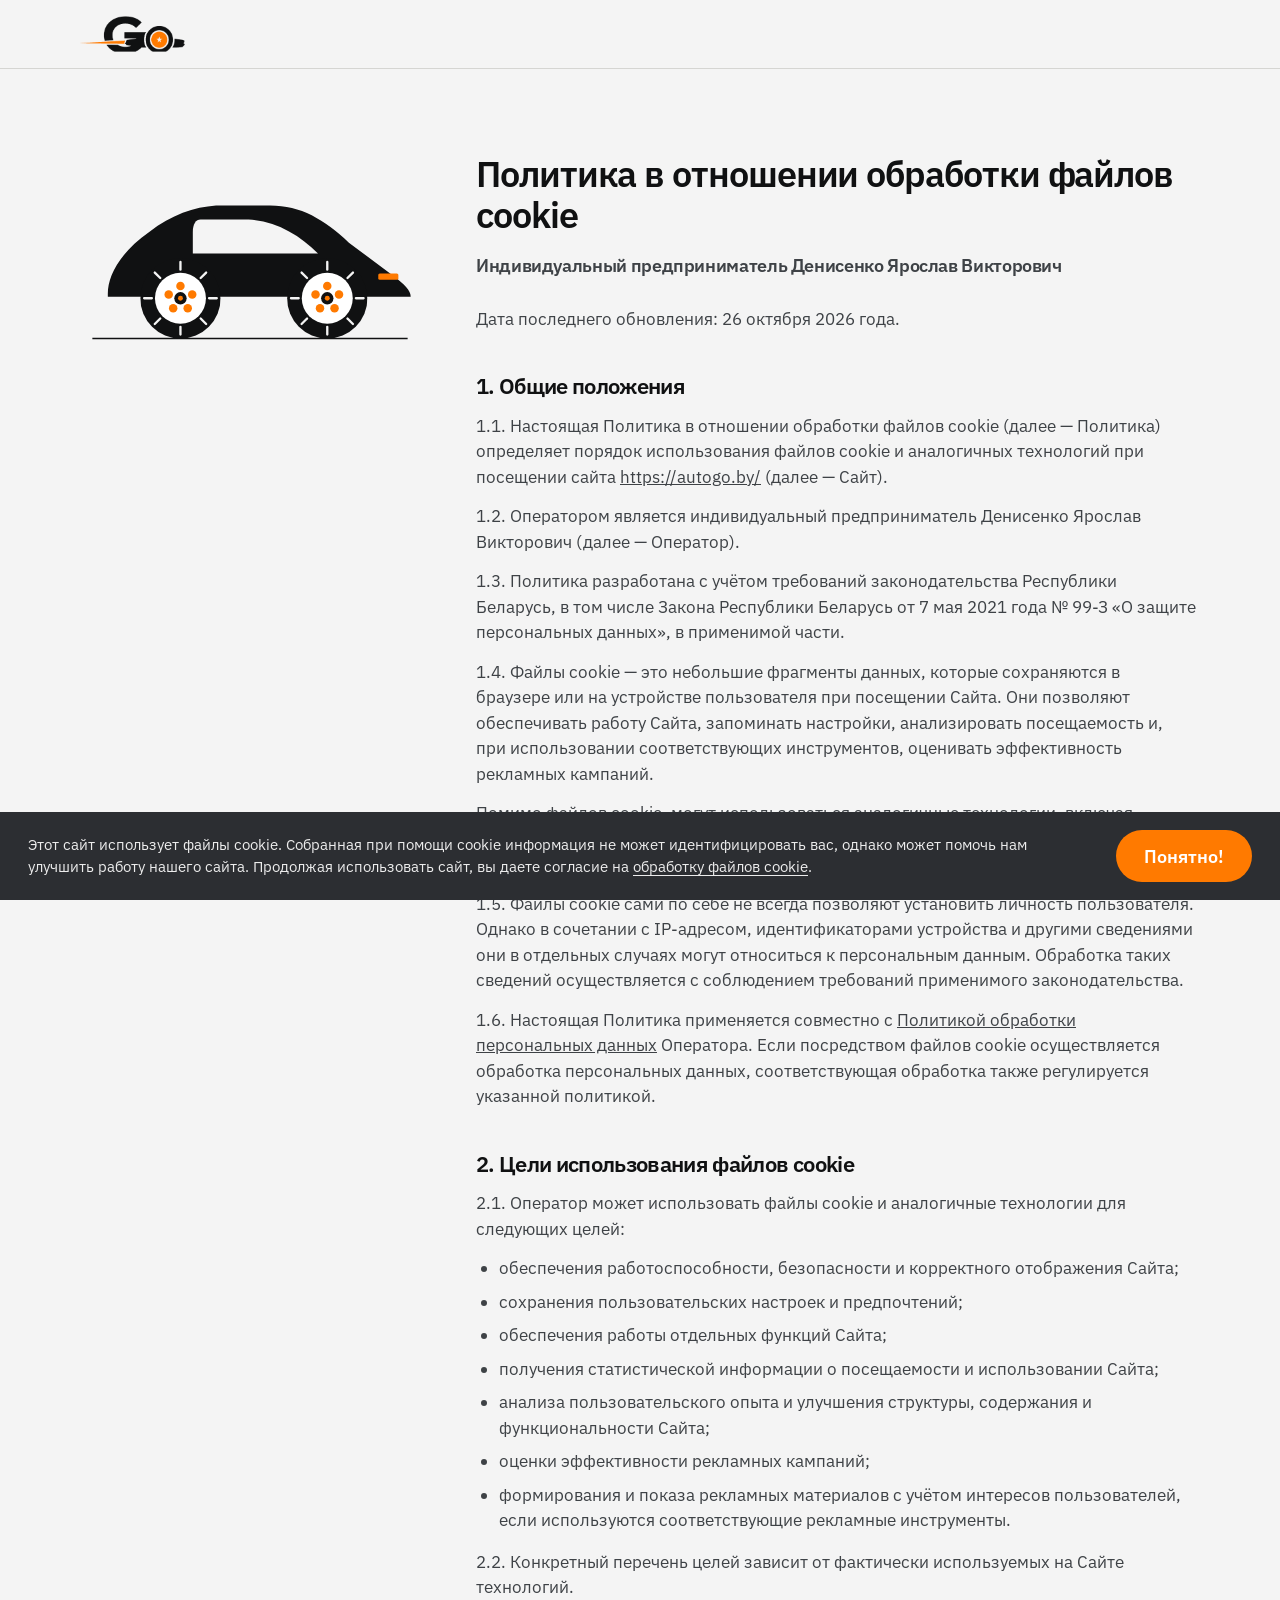
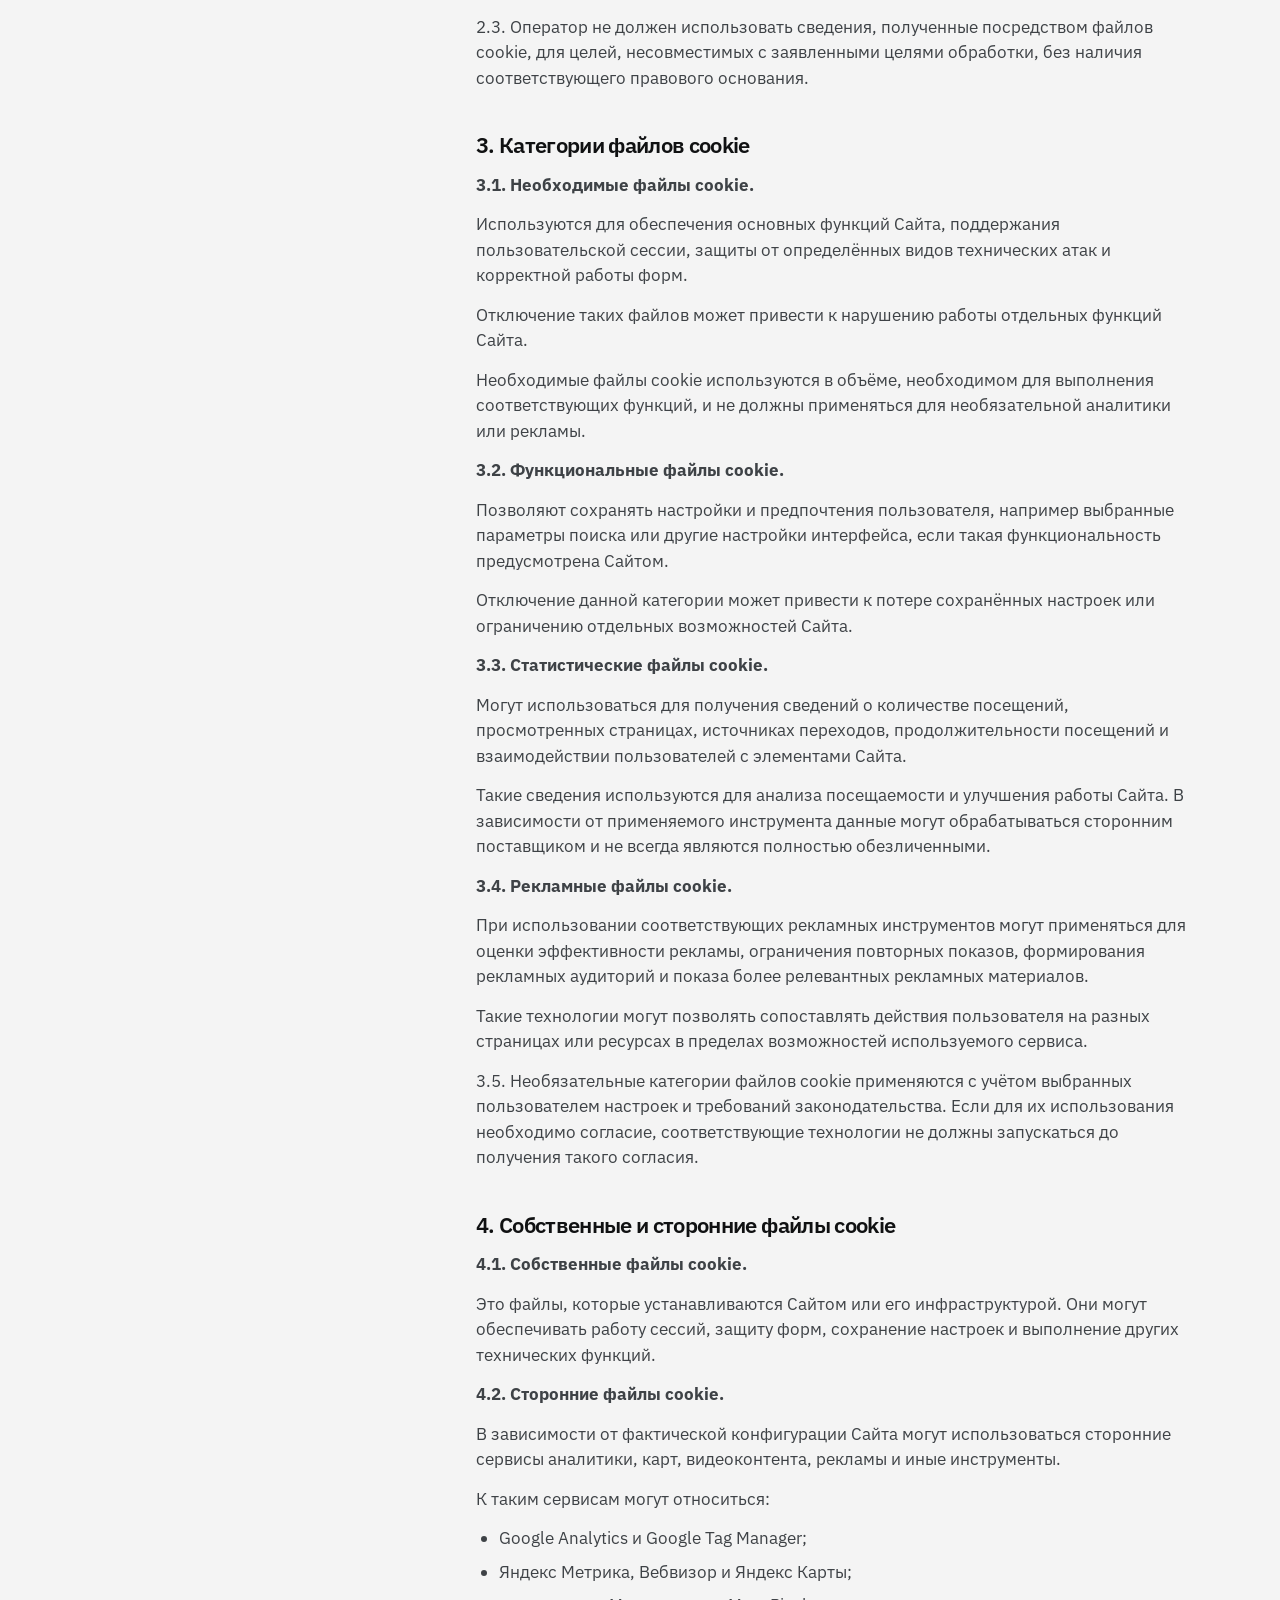
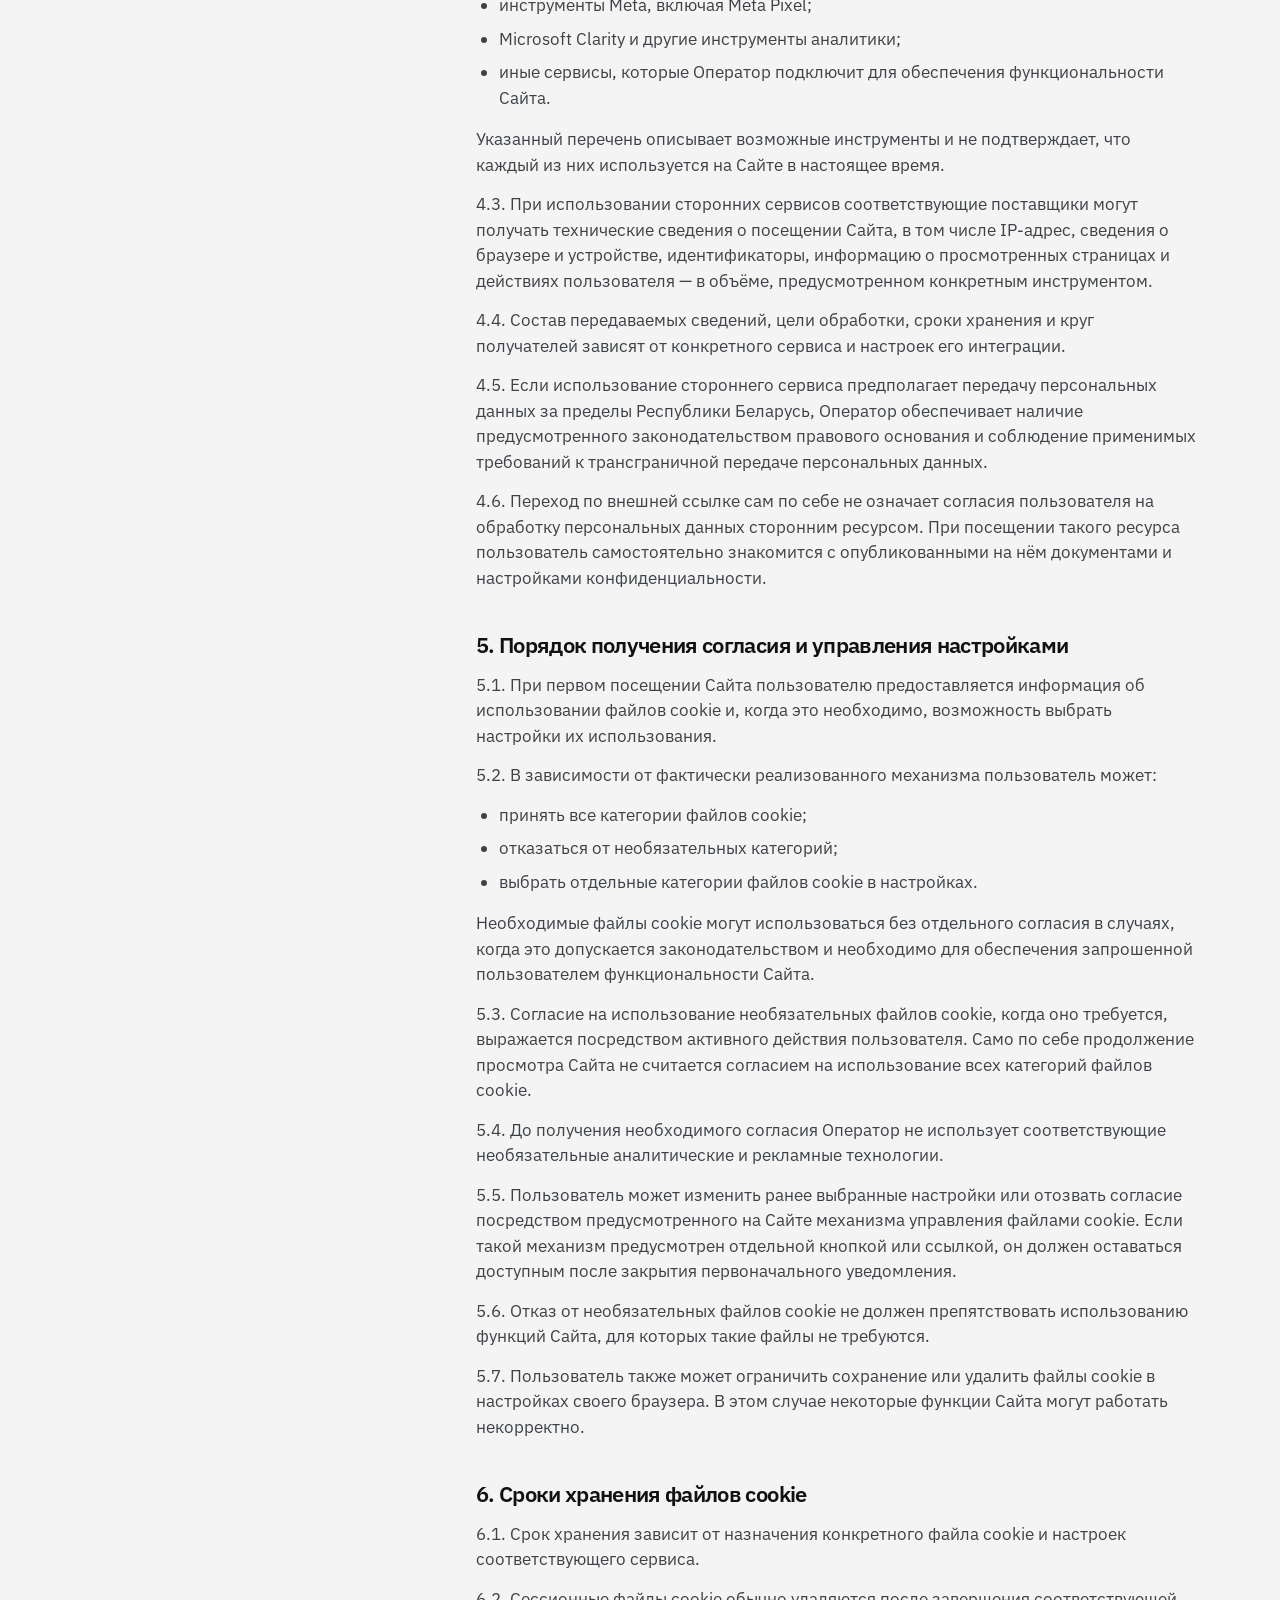
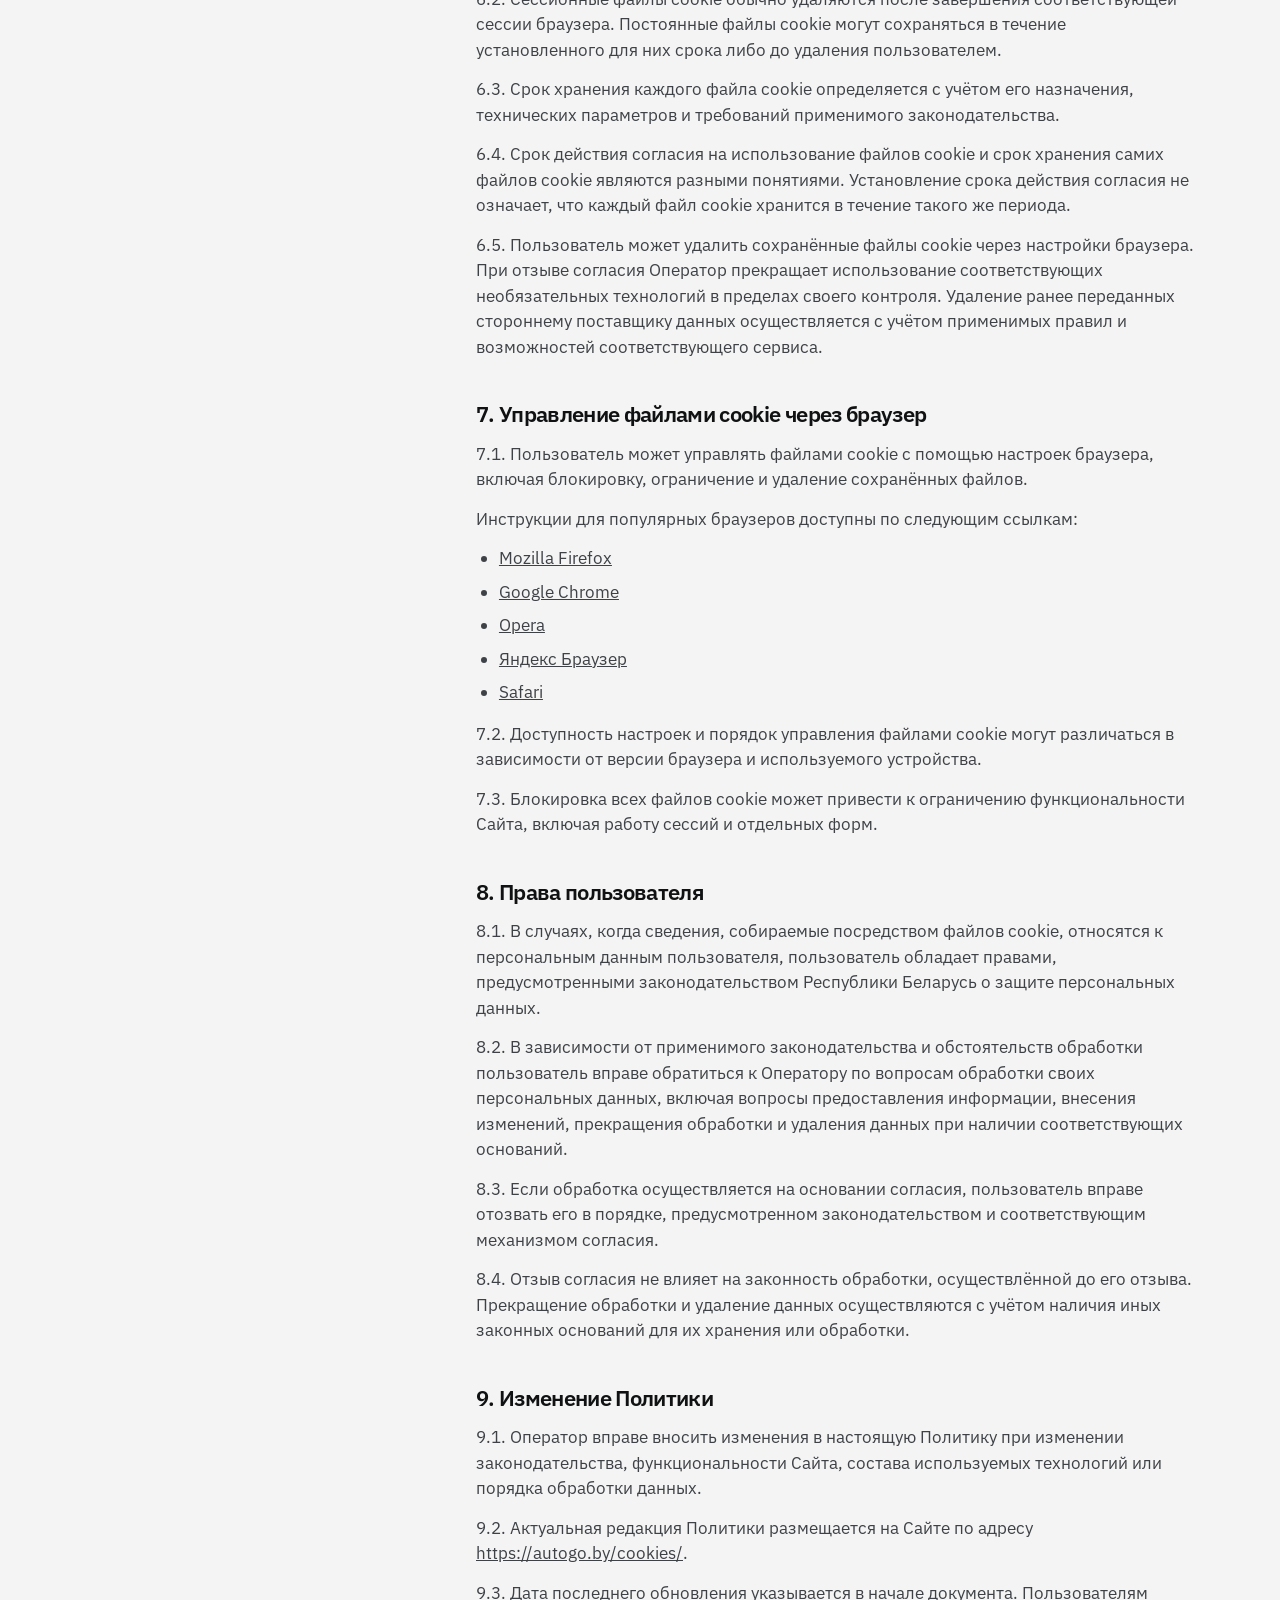
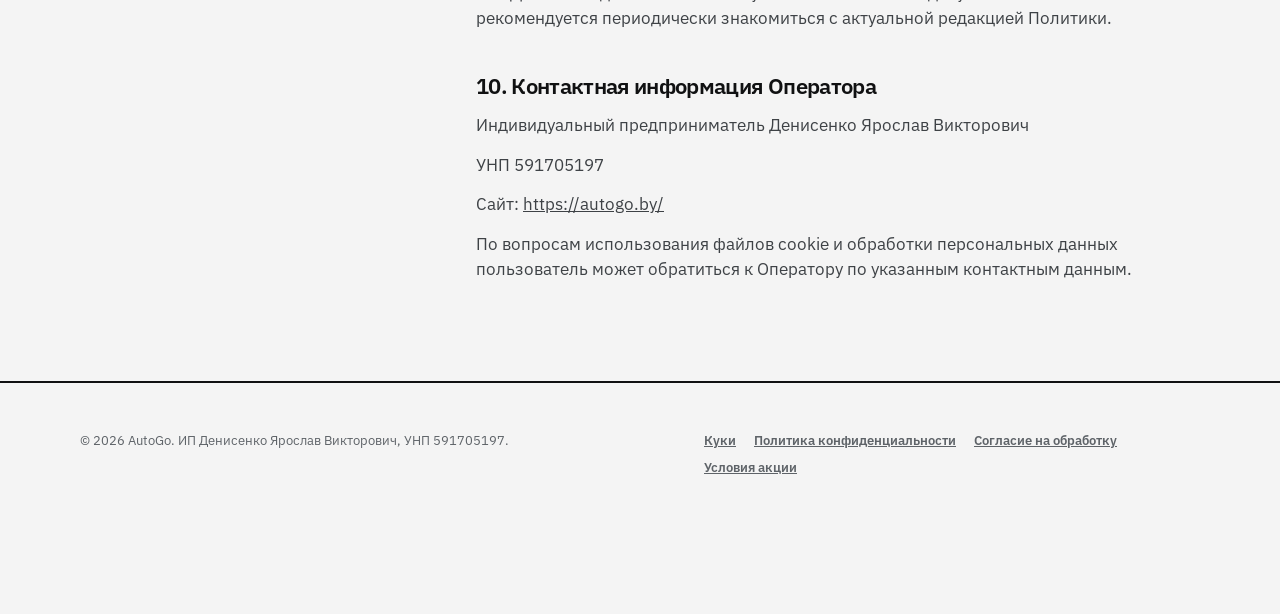
==== commit 1e3864cb: "Add files via upload" ====
--- a/cookies/index.html
+++ b/cookies/index.html
@@ -3,15 +3,15 @@
   <head>
     <meta charset="utf-8" />
     <meta name="viewport" content="width=device-width, initial-scale=1" />
-    <title>Куки — AutoGo</title>
-    <meta name="description" content="Как AutoGo использует куки." />
+    <title>Политика cookie — AutoGo</title>
+    <meta name="description" content="Политика в отношении обработки файлов cookie ИП Денисенко Ярослав Викторович, УНП 591705197." />
     <meta name="robots" content="index, follow" />
     <meta name="theme-color" content="#101112" />
     <link rel="canonical" href="https://autogo.by/cookies/" />
     <link rel="icon" href="../assets/favicon.png" type="image/png" sizes="128x128" />
     <link rel="icon" href="../assets/favicon-dark.png" type="image/png" sizes="128x128" media="(prefers-color-scheme: dark)" />
     <link rel="stylesheet" href="../css/tokens.css" />
-    <link rel="stylesheet" href="../css/styles.css?v=16" />
+    <link rel="stylesheet" href="../css/styles.css?v=24" />
   </head>
   <body>
     <a class="skip" href="#main">К содержанию</a>
@@ -60,12 +60,292 @@
           <use href="#cookie-wheel" x="268" y="136" width="104" height="104" />
         </svg>
         <div>
-          <h1>Куки</h1>
-          <p>
-            Этот сайт использует файлы cookie. Собранная при помощи cookie информация не может
-            идентифицировать вас, однако может помочь нам улучшить работу нашего сайта. Продолжая
-            использовать сайт, вы даете согласие на обработку файлов cookie.
-          </p>
+          <h1>Политика в отношении обработки файлов cookie</h1>
+          <p class="policy__who">Индивидуальный предприниматель Денисенко Ярослав Викторович</p>
+          <div class="policy">
+            <p>Дата последнего обновления: 26 октября 2026 года.</p>
+
+            <h2>1. Общие положения</h2>
+            <p>
+              1.1. Настоящая Политика в отношении обработки файлов cookie (далее — Политика) определяет
+              порядок использования файлов cookie и аналогичных технологий при посещении сайта
+              <a href="https://autogo.by/">https://autogo.by/</a> (далее — Сайт).
+            </p>
+            <p>
+              1.2. Оператором является индивидуальный предприниматель Денисенко Ярослав Викторович
+              (далее — Оператор).
+            </p>
+            <p>
+              1.3. Политика разработана с учётом требований законодательства Республики Беларусь, в том
+              числе Закона Республики Беларусь от 7 мая 2021 года № 99-З «О защите персональных данных»,
+              в применимой части.
+            </p>
+            <p>
+              1.4. Файлы cookie — это небольшие фрагменты данных, которые сохраняются в браузере или на
+              устройстве пользователя при посещении Сайта. Они позволяют обеспечивать работу Сайта,
+              запоминать настройки, анализировать посещаемость и, при использовании соответствующих
+              инструментов, оценивать эффективность рекламных кампаний.
+            </p>
+            <p>
+              Помимо файлов cookie, могут использоваться аналогичные технологии, включая пиксели,
+              локальное хранилище браузера и идентификаторы, если они предусмотрены функциональностью
+              Сайта.
+            </p>
+            <p>
+              1.5. Файлы cookie сами по себе не всегда позволяют установить личность пользователя.
+              Однако в сочетании с IP-адресом, идентификаторами устройства и другими сведениями они в
+              отдельных случаях могут относиться к персональным данным. Обработка таких сведений
+              осуществляется с соблюдением требований применимого законодательства.
+            </p>
+            <p>
+              1.6. Настоящая Политика применяется совместно с
+              <a href="../privacy/">Политикой обработки персональных данных</a> Оператора. Если
+              посредством файлов cookie осуществляется обработка персональных данных, соответствующая
+              обработка также регулируется указанной политикой.
+            </p>
+
+            <h2>2. Цели использования файлов cookie</h2>
+            <p>2.1. Оператор может использовать файлы cookie и аналогичные технологии для следующих целей:</p>
+            <ul>
+              <li>обеспечения работоспособности, безопасности и корректного отображения Сайта;</li>
+              <li>сохранения пользовательских настроек и предпочтений;</li>
+              <li>обеспечения работы отдельных функций Сайта;</li>
+              <li>получения статистической информации о посещаемости и использовании Сайта;</li>
+              <li>анализа пользовательского опыта и улучшения структуры, содержания и функциональности Сайта;</li>
+              <li>оценки эффективности рекламных кампаний;</li>
+              <li>
+                формирования и показа рекламных материалов с учётом интересов пользователей, если
+                используются соответствующие рекламные инструменты.
+              </li>
+            </ul>
+            <p>2.2. Конкретный перечень целей зависит от фактически используемых на Сайте технологий.</p>
+            <p>
+              2.3. Оператор не должен использовать сведения, полученные посредством файлов cookie, для
+              целей, несовместимых с заявленными целями обработки, без наличия соответствующего
+              правового основания.
+            </p>
+
+            <h2>3. Категории файлов cookie</h2>
+            <p><strong>3.1. Необходимые файлы cookie.</strong></p>
+            <p>
+              Используются для обеспечения основных функций Сайта, поддержания пользовательской сессии,
+              защиты от определённых видов технических атак и корректной работы форм.
+            </p>
+            <p>Отключение таких файлов может привести к нарушению работы отдельных функций Сайта.</p>
+            <p>
+              Необходимые файлы cookie используются в объёме, необходимом для выполнения соответствующих
+              функций, и не должны применяться для необязательной аналитики или рекламы.
+            </p>
+            <p><strong>3.2. Функциональные файлы cookie.</strong></p>
+            <p>
+              Позволяют сохранять настройки и предпочтения пользователя, например выбранные параметры
+              поиска или другие настройки интерфейса, если такая функциональность предусмотрена Сайтом.
+            </p>
+            <p>
+              Отключение данной категории может привести к потере сохранённых настроек или ограничению
+              отдельных возможностей Сайта.
+            </p>
+            <p><strong>3.3. Статистические файлы cookie.</strong></p>
+            <p>
+              Могут использоваться для получения сведений о количестве посещений, просмотренных
+              страницах, источниках переходов, продолжительности посещений и взаимодействии пользователей
+              с элементами Сайта.
+            </p>
+            <p>
+              Такие сведения используются для анализа посещаемости и улучшения работы Сайта. В
+              зависимости от применяемого инструмента данные могут обрабатываться сторонним поставщиком
+              и не всегда являются полностью обезличенными.
+            </p>
+            <p><strong>3.4. Рекламные файлы cookie.</strong></p>
+            <p>
+              При использовании соответствующих рекламных инструментов могут применяться для оценки
+              эффективности рекламы, ограничения повторных показов, формирования рекламных аудиторий и
+              показа более релевантных рекламных материалов.
+            </p>
+            <p>
+              Такие технологии могут позволять сопоставлять действия пользователя на разных страницах
+              или ресурсах в пределах возможностей используемого сервиса.
+            </p>
+            <p>
+              3.5. Необязательные категории файлов cookie применяются с учётом выбранных пользователем
+              настроек и требований законодательства. Если для их использования необходимо согласие,
+              соответствующие технологии не должны запускаться до получения такого согласия.
+            </p>
+
+            <h2>4. Собственные и сторонние файлы cookie</h2>
+            <p><strong>4.1. Собственные файлы cookie.</strong></p>
+            <p>
+              Это файлы, которые устанавливаются Сайтом или его инфраструктурой. Они могут обеспечивать
+              работу сессий, защиту форм, сохранение настроек и выполнение других технических функций.
+            </p>
+            <p><strong>4.2. Сторонние файлы cookie.</strong></p>
+            <p>
+              В зависимости от фактической конфигурации Сайта могут использоваться сторонние сервисы
+              аналитики, карт, видеоконтента, рекламы и иные инструменты.
+            </p>
+            <p>К таким сервисам могут относиться:</p>
+            <ul>
+              <li>Google Analytics и Google Tag Manager;</li>
+              <li>Яндекс Метрика, Вебвизор и Яндекс Карты;</li>
+              <li>инструменты Meta, включая Meta Pixel;</li>
+              <li>Microsoft Clarity и другие инструменты аналитики;</li>
+              <li>иные сервисы, которые Оператор подключит для обеспечения функциональности Сайта.</li>
+            </ul>
+            <p>
+              Указанный перечень описывает возможные инструменты и не подтверждает, что каждый из них
+              используется на Сайте в настоящее время.
+            </p>
+            <p>
+              4.3. При использовании сторонних сервисов соответствующие поставщики могут получать
+              технические сведения о посещении Сайта, в том числе IP-адрес, сведения о браузере и
+              устройстве, идентификаторы, информацию о просмотренных страницах и действиях пользователя
+              — в объёме, предусмотренном конкретным инструментом.
+            </p>
+            <p>
+              4.4. Состав передаваемых сведений, цели обработки, сроки хранения и круг получателей
+              зависят от конкретного сервиса и настроек его интеграции.
+            </p>
+            <p>
+              4.5. Если использование стороннего сервиса предполагает передачу персональных данных за
+              пределы Республики Беларусь, Оператор обеспечивает наличие предусмотренного
+              законодательством правового основания и соблюдение применимых требований к трансграничной
+              передаче персональных данных.
+            </p>
+            <p>
+              4.6. Переход по внешней ссылке сам по себе не означает согласия пользователя на обработку
+              персональных данных сторонним ресурсом. При посещении такого ресурса пользователь
+              самостоятельно знакомится с опубликованными на нём документами и настройками
+              конфиденциальности.
+            </p>
+
+            <h2>5. Порядок получения согласия и управления настройками</h2>
+            <p>
+              5.1. При первом посещении Сайта пользователю предоставляется информация об использовании
+              файлов cookie и, когда это необходимо, возможность выбрать настройки их использования.
+            </p>
+            <p>5.2. В зависимости от фактически реализованного механизма пользователь может:</p>
+            <ul>
+              <li>принять все категории файлов cookie;</li>
+              <li>отказаться от необязательных категорий;</li>
+              <li>выбрать отдельные категории файлов cookie в настройках.</li>
+            </ul>
+            <p>
+              Необходимые файлы cookie могут использоваться без отдельного согласия в случаях, когда это
+              допускается законодательством и необходимо для обеспечения запрошенной пользователем
+              функциональности Сайта.
+            </p>
+            <p>
+              5.3. Согласие на использование необязательных файлов cookie, когда оно требуется,
+              выражается посредством активного действия пользователя. Само по себе продолжение просмотра
+              Сайта не считается согласием на использование всех категорий файлов cookie.
+            </p>
+            <p>
+              5.4. До получения необходимого согласия Оператор не использует соответствующие
+              необязательные аналитические и рекламные технологии.
+            </p>
+            <p>
+              5.5. Пользователь может изменить ранее выбранные настройки или отозвать согласие
+              посредством предусмотренного на Сайте механизма управления файлами cookie. Если такой
+              механизм предусмотрен отдельной кнопкой или ссылкой, он должен оставаться доступным после
+              закрытия первоначального уведомления.
+            </p>
+            <p>
+              5.6. Отказ от необязательных файлов cookie не должен препятствовать использованию функций
+              Сайта, для которых такие файлы не требуются.
+            </p>
+            <p>
+              5.7. Пользователь также может ограничить сохранение или удалить файлы cookie в настройках
+              своего браузера. В этом случае некоторые функции Сайта могут работать некорректно.
+            </p>
+
+            <h2>6. Сроки хранения файлов cookie</h2>
+            <p>6.1. Срок хранения зависит от назначения конкретного файла cookie и настроек соответствующего сервиса.</p>
+            <p>
+              6.2. Сессионные файлы cookie обычно удаляются после завершения соответствующей сессии
+              браузера. Постоянные файлы cookie могут сохраняться в течение установленного для них срока
+              либо до удаления пользователем.
+            </p>
+            <p>
+              6.3. Срок хранения каждого файла cookie определяется с учётом его назначения, технических
+              параметров и требований применимого законодательства.
+            </p>
+            <p>
+              6.4. Срок действия согласия на использование файлов cookie и срок хранения самих файлов
+              cookie являются разными понятиями. Установление срока действия согласия не означает, что
+              каждый файл cookie хранится в течение такого же периода.
+            </p>
+            <p>
+              6.5. Пользователь может удалить сохранённые файлы cookie через настройки браузера. При
+              отзыве согласия Оператор прекращает использование соответствующих необязательных
+              технологий в пределах своего контроля. Удаление ранее переданных стороннему поставщику
+              данных осуществляется с учётом применимых правил и возможностей соответствующего сервиса.
+            </p>
+
+            <h2>7. Управление файлами cookie через браузер</h2>
+            <p>
+              7.1. Пользователь может управлять файлами cookie с помощью настроек браузера, включая
+              блокировку, ограничение и удаление сохранённых файлов.
+            </p>
+            <p>Инструкции для популярных браузеров доступны по следующим ссылкам:</p>
+            <ul>
+              <li><a href="https://support.mozilla.org/ru/kb/kuki-informaciya-kotoruyu-veb-sajty-hranyat-na-vas">Mozilla Firefox</a></li>
+              <li><a href="https://support.google.com/chrome/answer/95647?hl=ru">Google Chrome</a></li>
+              <li><a href="https://help.opera.com/ru/latest/web-preferences/">Opera</a></li>
+              <li><a href="https://yandex.ru/support/browser/personal-data-protection/cookies.html">Яндекс Браузер</a></li>
+              <li><a href="https://support.apple.com/ru-ru/guide/safari/sfri11471/mac">Safari</a></li>
+            </ul>
+            <p>
+              7.2. Доступность настроек и порядок управления файлами cookie могут различаться в
+              зависимости от версии браузера и используемого устройства.
+            </p>
+            <p>
+              7.3. Блокировка всех файлов cookie может привести к ограничению функциональности Сайта,
+              включая работу сессий и отдельных форм.
+            </p>
+
+            <h2>8. Права пользователя</h2>
+            <p>
+              8.1. В случаях, когда сведения, собираемые посредством файлов cookie, относятся к
+              персональным данным пользователя, пользователь обладает правами, предусмотренными
+              законодательством Республики Беларусь о защите персональных данных.
+            </p>
+            <p>
+              8.2. В зависимости от применимого законодательства и обстоятельств обработки пользователь
+              вправе обратиться к Оператору по вопросам обработки своих персональных данных, включая
+              вопросы предоставления информации, внесения изменений, прекращения обработки и удаления
+              данных при наличии соответствующих оснований.
+            </p>
+            <p>
+              8.3. Если обработка осуществляется на основании согласия, пользователь вправе отозвать его
+              в порядке, предусмотренном законодательством и соответствующим механизмом согласия.
+            </p>
+            <p>
+              8.4. Отзыв согласия не влияет на законность обработки, осуществлённой до его отзыва.
+              Прекращение обработки и удаление данных осуществляются с учётом наличия иных законных
+              оснований для их хранения или обработки.
+            </p>
+
+            <h2>9. Изменение Политики</h2>
+            <p>
+              9.1. Оператор вправе вносить изменения в настоящую Политику при изменении
+              законодательства, функциональности Сайта, состава используемых технологий или порядка
+              обработки данных.
+            </p>
+            <p>9.2. Актуальная редакция Политики размещается на Сайте по адресу <a href="https://autogo.by/cookies/">https://autogo.by/cookies/</a>.</p>
+            <p>
+              9.3. Дата последнего обновления указывается в начале документа. Пользователям рекомендуется
+              периодически знакомиться с актуальной редакцией Политики.
+            </p>
+
+            <h2>10. Контактная информация Оператора</h2>
+            <p>Индивидуальный предприниматель Денисенко Ярослав Викторович</p>
+            <p>УНП 591705197</p>
+            <p>Сайт: <a href="https://autogo.by/">https://autogo.by/</a></p>
+            <p>
+              По вопросам использования файлов cookie и обработки персональных данных пользователь может
+              обратиться к Оператору по указанным контактным данным.
+            </p>
+          </div>
         </div>
       </div>
     </main>
--- a/css/styles.css
+++ b/css/styles.css
@@ -1169,7 +1169,7 @@
   display: grid;
   grid-template-columns: minmax(200px, 340px) minmax(0, 1fr);
   gap: 28px 56px;
-  align-items: center;
+  align-items: start;
 }
 
 .cookie-page__mark {
